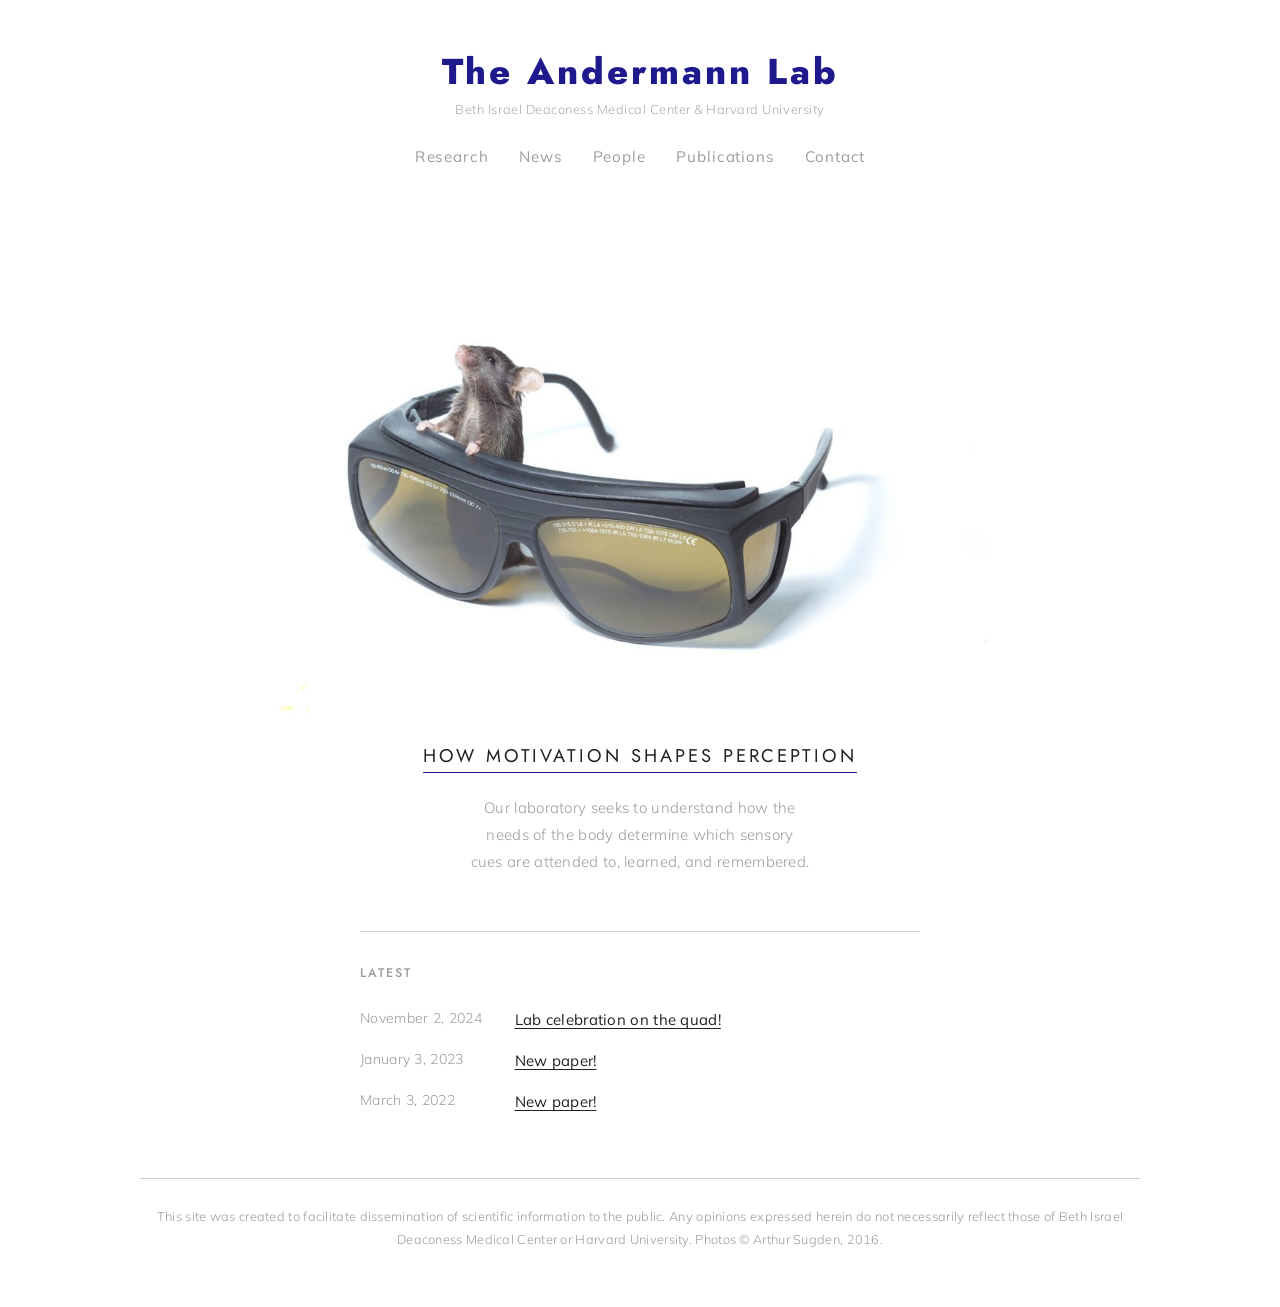
==== index.html @ 1903a396 "Add files via upload" ====
<!doctype html>
<html lang="en">
<head>
<meta charset="utf-8">
<meta name="viewport" content="width=device-width, initial-scale=1">
<title>The Andermann Lab</title>
<meta name="description" content="The Andermann Lab at Beth Israel Deaconess Medical Center and Harvard Medical School studies how internal motivational states such as hunger bias sensory processing in the brain.">
<meta name="google-site-verification" content="-SvCGsj1knOAbDpNpfPZ4AqqfwK5t6TAQnb9KSVVLPs">
<link rel="preconnect" href="https://fonts.googleapis.com">
<link rel="stylesheet" href="https://fonts.googleapis.com/css2?family=Jost:wght@400;500;600;800&family=Mulish:ital,wght@0,300;0,400;0,700;1,300;1,400&display=swap">
<link rel="stylesheet" href="assets/style.css">

</head>
<body>
<header class="site">
  <a class="wordmark" href="./">The Andermann Lab</a>
  <div class="affil">Beth Israel Deaconess Medical Center &amp; Harvard University</div>
  <nav aria-label="Main"><ul><li><a href="research.html">Research</a></li><li><a href="news.html">News</a></li><li><a href="people.html">People</a></li><li><a href="publications.html">Publications</a></li><li><a href="contact.html">Contact</a></li></ul></nav>
</header>
<main class="home" data-page="home">
  <a class="cover" href="research.html"><img src="img/research/mouse-photos-2.jpg" alt="A lab mouse peeking over laser safety goggles"></a>
  <p class="thesis"><a href="research.html">How motivation shapes perception</a></p>
  <p class="lede">Our laboratory seeks to understand how the needs of the body determine which sensory cues are attended to, learned, and remembered.</p>
  <section class="latest" aria-label="Latest news"><h2>Latest</h2><ul></ul></section>
</main>
<footer>This site was created to facilitate dissemination of scientific information to the public. Any opinions expressed herein do not necessarily reflect those of Beth Israel Deaconess Medical Center or Harvard University. Photos &copy; Arthur Sugden, 2016.</footer>
<script src="assets/site.js"></script>
</body>
</html>
---- assets/style.css ----
/* Layout: the original andermannlab.com — white page, red wordmark centered over the nav,
   square black & white headshots, thin grey rules between rows of people. One light look by design. */
:root {
  color-scheme: light;
  --paper: #ffffff;
  --ink: #222222;          /* old site: headings / strong */
  --body: #666666;         /* old site: running text */
  --grey: #9c9c9c;          /* old site: nav + subtitles */
  --hair: #cccccc;          /* old site: hr */
  --lab-red: #1e1a8e;       /* old site: title color (indigo) */
  --blank: #f0f0f0;
  --title-face: "Jost", "Brandon Grotesque", "Futura", "Century Gothic", sans-serif;  /* stands in for the old site's Brandon Grotesque */
  --face: "Mulish", "Europa", "Avenir Next",  /* stands in for Europa */
  "Helvetica Neue", Arial, sans-serif;
}
* { box-sizing: border-box; }
body { background: var(--paper); color: var(--body); font-family: var(--face); font-weight: 300; letter-spacing: .02em; font-size: 15px; line-height: 1.8; padding-inline: 20px; }
a { color: var(--ink); font-weight: 400; text-underline-offset: 3px; }
a:focus-visible { outline: 2px solid var(--lab-red); outline-offset: 3px; }

header.site { text-align: center; padding-block: 44px 8px; }
.wordmark { font-family: var(--title-face); color: var(--lab-red); font-size: clamp(1.7rem, 5vw, 2.25rem); font-weight: 800; letter-spacing: .08em; text-decoration: none; line-height: 1.1; }
.affil { color: #aaaaaa; font-size: .8rem; letter-spacing: .04em; margin-top: 6px; }
nav ul { list-style: none; display: flex; flex-wrap: wrap; justify-content: center; gap: 4px 30px; margin: 22px 0 0; padding: 0; }
nav a { letter-spacing: .06em; text-decoration: none; font-size: .95rem; font-weight: 400; color: var(--grey); }
nav a:hover, nav a[aria-current] { color: var(--ink); }
nav a[aria-current] { color: #000; }

main { max-width: 1000px; margin: 0 auto; padding-block: 20px 56px; }
.tier { padding-block: 44px; }
.tier + .tier::before { content: ""; display: block; width: min(160px, 40%); height: 1px; background: var(--hair); margin: -44px auto 44px; }
.tier.alum { margin-top: 24px; border-top: 1px solid var(--hair); }
.tier.alum::before { display: none; }
.tier h2 { font-family: var(--title-face); text-transform: uppercase; letter-spacing: .14em; text-align: center; font-weight: 500; font-size: 1.3rem; margin: 0 0 32px; }

.grid { margin-inline: auto; display: flex; flex-wrap: wrap; justify-content: center; gap: 44px 34px; }
.person { width: 216px; max-width: 100%; text-align: center; }
.tier.pi .person { width: 300px; }
.tier.postdocs .person, .tier.grads .person { width: 260px; }
.photo { position: relative; aspect-ratio: 1; max-width: 100%; background: var(--blank); overflow: hidden; }
.photo img { position: absolute; inset: 0; width: 100%; height: 100%; object-fit: cover; object-position: 50% 12%; display: block; }
.photo img.hover { opacity: 0; transition: opacity .18s steps(3, end); }
.person:hover img.hover, .person.flip img.hover { opacity: 1; }
/* channel-change flicker on hover: a nod to the mouse watching TV on the cover */
.photo::after { content: ""; position: absolute; inset: 0; pointer-events: none; opacity: 0;
  background: repeating-linear-gradient(0deg, rgba(0,0,0,.22) 0 1px, transparent 1px 3px); mix-blend-mode: multiply; }
.person:hover .photo.swap::after, .person.flip .photo.swap::after { animation: tune .32s ease-out; }
@keyframes tune { 0% { opacity: .9; transform: translateY(-4px); } 60% { opacity: .5; } 100% { opacity: 0; transform: none; } }
.photo .initials { position: absolute; inset: 0; display: grid; place-items: center; font-size: 2.2rem; font-weight: 500; color: var(--grey); }

.name { color: var(--ink); font-weight: 700; font-size: .98rem; margin: 20px 0 2px; line-height: 1.35; }
.title { font-family: var(--title-face); font-weight: 500; font-size: .78rem; text-transform: uppercase; letter-spacing: .14em; color: var(--grey); margin: 2px 0 6px; line-height: 1.35; }
.email { color: var(--grey); font-size: .9rem; overflow-wrap: anywhere; }
.scholar { display: inline-block; margin-top: 10px; font-style: italic; font-size: .92rem; }
.awards { list-style: none; margin: 12px auto 0; padding: 0; text-align: left; font-style: italic; color: var(--grey); font-size: .88rem; line-height: 1.55; max-width: 100%; }
.awards li { position: relative; padding-left: 16px; }
.awards li + li { margin-top: 6px; }
.awards li::before { content: "•"; position: absolute; left: 0; font-style: normal; }
.tbd .name { color: var(--lab-red); font-weight: 600; }

.alumni { columns: 3 230px; column-gap: 44px; margin: 0; padding: 0; list-style: none; font-size: .93rem; }
.alumni li { break-inside: avoid; padding-block: 6px; line-height: 1.45; }
.alum-group { font-family: var(--title-face); font-weight: 500; font-size: .74rem; text-transform: uppercase; letter-spacing: .14em; color: var(--grey); margin: 30px 0 10px; }
.alum-group:first-of-type { margin-top: 0; }
.alumni b { font-weight: 600; }
.alumni .role { color: var(--grey); }
.alumni .note { display: block; color: var(--grey); font-style: italic; font-size: .85rem; }

footer { max-width: 1000px; margin: 0 auto; padding-block: 26px 48px; border-top: 1px solid var(--hair); color: var(--grey); font-size: .8rem; text-align: center; }
@media (prefers-reduced-motion: reduce) { .photo img.hover { transition: none; } .person:hover .photo.swap::after, .person.flip .photo.swap::after { animation: none; } }
@media (max-width: 520px) { .person, .tier.pi .person, .tier.postdocs .person, .tier.grads .person { width: 100%; max-width: 320px; } }

/* ---------- shared page pieces ---------- */
.page-title { font-family: var(--title-face); font-weight: 500; font-size: 1.45rem; text-transform: uppercase; letter-spacing: .16em; text-align: center; margin: 12px 0 6px; }
.subtitle { text-align: center; color: var(--grey); margin: 0 auto 40px; max-width: 60ch; text-wrap: balance; }
.prose { max-width: 66ch; margin: 0 auto; line-height: 1.8; }
.prose p + p { margin-top: 1.2em; }
figure { margin: 0; }
figure img { display: block; width: 100%; height: auto; }
figcaption { color: var(--grey); font-size: .86rem; line-height: 1.5; margin-top: 10px; }
figcaption b { color: var(--ink); font-weight: 600; }
.pending { display: grid; place-items: center; aspect-ratio: 16 / 9; background: var(--blank); color: var(--grey); font-family: var(--title-face); font-size: .72rem; text-transform: uppercase; letter-spacing: .14em; }
.pending.tall { aspect-ratio: 4 / 3; }
.plain { list-style: none; margin: 0; padding: 0; }
.plain li + li { margin-top: 6px; }
.doi { font-style: italic; font-size: .9rem; }

/* ---------- home ---------- */
.home { text-align: center; }
.cover { display: block; max-width: 760px; margin: 8px auto 0; }
.cover img { width: 100%; height: auto; display: block; }
.thesis { margin: 26px 0 0; font-family: var(--title-face); font-size: 1.15rem; text-transform: uppercase; letter-spacing: .16em; }
.thesis a { text-decoration: none; border-bottom: 1px solid var(--lab-red); padding-bottom: 3px; }
.thesis a:hover { color: var(--lab-red); }
.lede { max-width: 56ch; margin: 22px auto 0; color: var(--grey); text-wrap: balance; }
.latest { max-width: 560px; margin: 56px auto 0; padding-top: 30px; border-top: 1px solid var(--hair); text-align: left; }
.latest h2, .contact h2, .pub-year h2 { font-family: var(--title-face); font-weight: 500; font-size: .78rem; text-transform: uppercase; letter-spacing: .16em; color: var(--grey); margin: 0 0 14px; }
.latest ul { list-style: none; margin: 0; padding: 0; }
.latest li { display: grid; grid-template-columns: 9.5em 1fr; gap: 12px; padding-block: 7px; }
.latest time { color: var(--grey); font-size: .88rem; font-variant-numeric: tabular-nums; }

/* ---------- research ---------- */
.research figure.wide { max-width: 860px; margin: 0 auto 40px; }
.movies { display: grid; grid-template-columns: repeat(auto-fit, minmax(260px, 1fr)); gap: 32px; max-width: 860px; margin: 0 auto 48px; }
.movies .pending { aspect-ratio: 1; }

/* ---------- publications ---------- */
.pubs { max-width: 820px; }
.pub-year { display: grid; grid-template-columns: 5.5rem 1fr; gap: 0 24px; padding-block: 22px; border-top: 1px solid var(--hair); }
.pub-year h2 { color: var(--lab-red); font-size: 1rem; letter-spacing: .1em; margin-top: 2px; }
.pub-year ol { list-style: none; margin: 0; padding: 0; min-width: 0; }
.pub-year li { font-size: .93rem; line-height: 1.6; overflow-wrap: anywhere; }
.pub-year li + li { margin-top: 14px; }
.pub-year strong { font-weight: 700; }

/* ---------- news ---------- */
.news { max-width: 820px; }
.post { padding-block: 30px; border-top: 1px solid var(--hair); }
.post:first-of-type { border-top: 0; }
.post time { font-family: var(--title-face); font-size: .76rem; text-transform: uppercase; letter-spacing: .14em; color: var(--grey); }
.post h2 { font-size: 1.2rem; font-weight: 700; margin: 4px 0 14px; }
.gallery { display: grid; gap: 10px; grid-template-columns: repeat(2, 1fr); }
.gallery.n1 { grid-template-columns: minmax(0, 560px); }
.gallery.n3 { grid-template-columns: repeat(3, 1fr); }
.gallery img { width: 100%; aspect-ratio: 4 / 3; object-fit: cover; display: block; }
.gallery.n1 img { aspect-ratio: auto; }
.gallery .pending { aspect-ratio: 3 / 1; }
.post .doi { display: inline-block; margin-top: 12px; }

/* ---------- contact ---------- */
.contact-grid { display: grid; grid-template-columns: repeat(auto-fit, minmax(230px, 1fr)); gap: 36px; max-width: 900px; margin: 30px auto 0; }
.contact-grid p { margin: 0 0 6px; }
.contact-grid .title { margin-bottom: 10px; }

@media (max-width: 560px) {
  .pub-year { grid-template-columns: 1fr; }
  .latest li { grid-template-columns: 1fr; gap: 0; }
  .gallery.n3 { grid-template-columns: repeat(2, 1fr); }
}
figure video { display: block; width: 100%; height: auto; background: #000; }
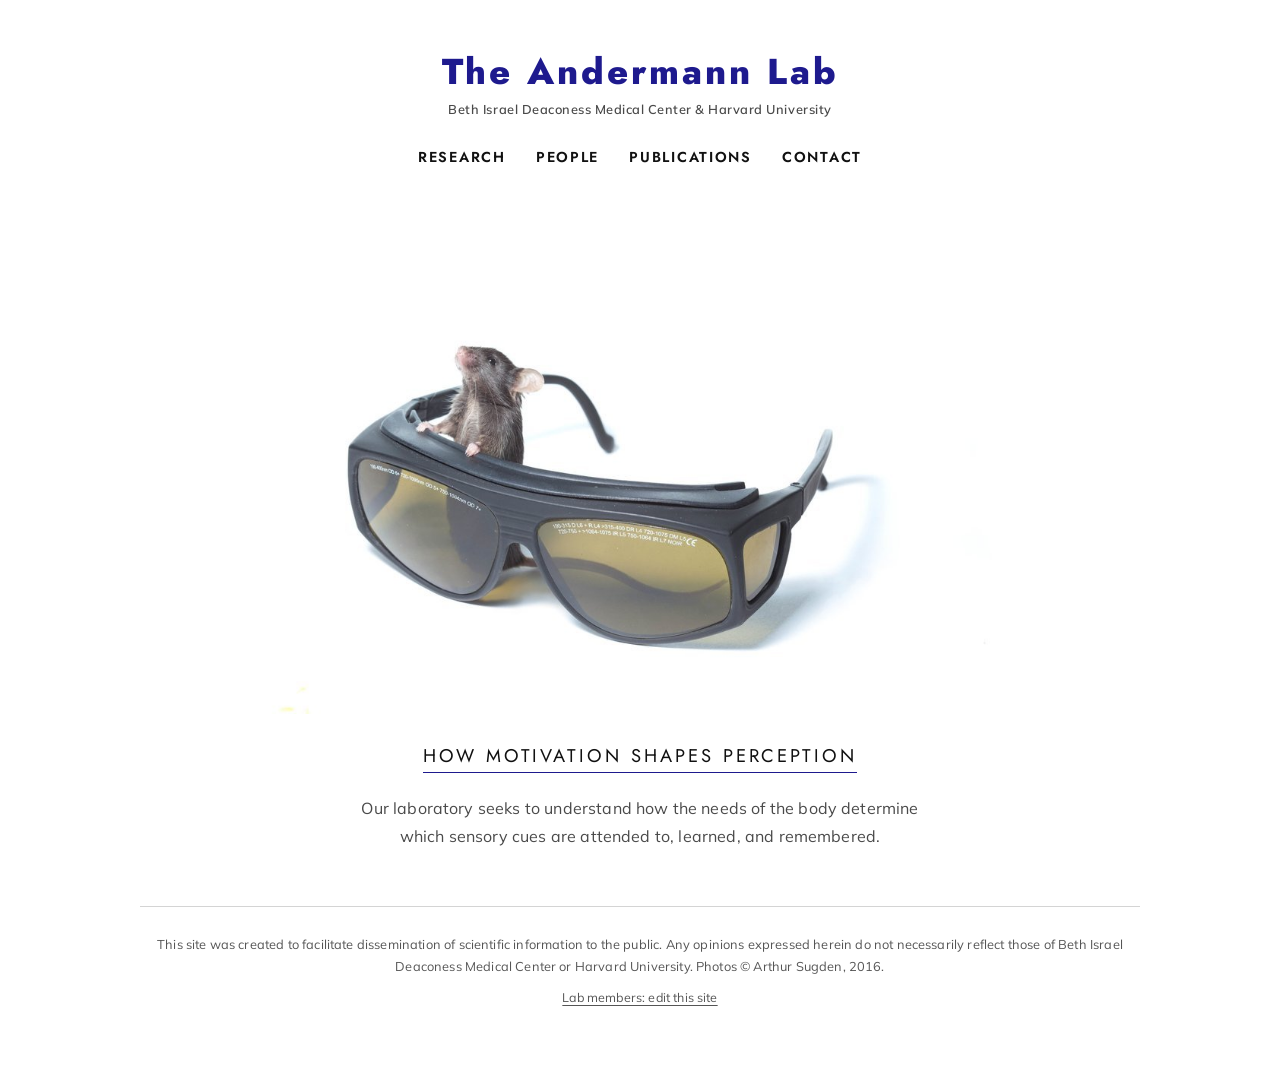
==== commit e6dfe81e: "Add files via upload" ====
--- a/index.html
+++ b/index.html
@@ -15,15 +15,14 @@
 <header class="site">
   <a class="wordmark" href="./">The Andermann Lab</a>
   <div class="affil">Beth Israel Deaconess Medical Center &amp; Harvard University</div>
-  <nav aria-label="Main"><ul><li><a href="research.html">Research</a></li><li><a href="news.html">News</a></li><li><a href="people.html">People</a></li><li><a href="publications.html">Publications</a></li><li><a href="contact.html">Contact</a></li></ul></nav>
+  <nav aria-label="Main"><ul><li><a href="research.html">Research</a></li><li><a href="people.html">People</a></li><li><a href="publications.html">Publications</a></li><li><a href="contact.html">Contact</a></li></ul></nav>
 </header>
 <main class="home" data-page="home">
   <a class="cover" href="research.html"><img src="img/research/mouse-photos-2.jpg" alt="A lab mouse peeking over laser safety goggles"></a>
   <p class="thesis"><a href="research.html">How motivation shapes perception</a></p>
   <p class="lede">Our laboratory seeks to understand how the needs of the body determine which sensory cues are attended to, learned, and remembered.</p>
-  <section class="latest" aria-label="Latest news"><h2>Latest</h2><ul></ul></section>
 </main>
-<footer>This site was created to facilitate dissemination of scientific information to the public. Any opinions expressed herein do not necessarily reflect those of Beth Israel Deaconess Medical Center or Harvard University. Photos &copy; Arthur Sugden, 2016.</footer>
+<footer>This site was created to facilitate dissemination of scientific information to the public. Any opinions expressed herein do not necessarily reflect those of Beth Israel Deaconess Medical Center or Harvard University. Photos &copy; Arthur Sugden, 2016.<br><a class="edit-link" href="https://app.pagescms.org/andermannlab-bidmc/andermannlab/main">Lab members: edit this site</a></footer>
 <script src="assets/site.js"></script>
 </body>
 </html>
--- a/assets/style.css
+++ b/assets/style.css
@@ -3,10 +3,10 @@
 :root {
   color-scheme: light;
   --paper: #ffffff;
-  --ink: #222222;          /* old site: headings / strong */
-  --body: #666666;         /* old site: running text */
-  --grey: #9c9c9c;          /* old site: nav + subtitles */
-  --hair: #cccccc;          /* old site: hr */
+  --ink: #111111;          /* old site: headings / strong */
+  --body: #2b2b2b;         /* old site: running text */
+  --grey: #4a4a4a;          /* old site: nav + subtitles */
+  --hair: #d4d4d4;          /* old site: hr */
   --lab-red: #1e1a8e;       /* old site: title color (indigo) */
   --blank: #f0f0f0;
   --title-face: "Jost", "Brandon Grotesque", "Futura", "Century Gothic", sans-serif;  /* stands in for the old site's Brandon Grotesque */
@@ -14,24 +14,24 @@
   "Helvetica Neue", Arial, sans-serif;
 }
 * { box-sizing: border-box; }
-body { background: var(--paper); color: var(--body); font-family: var(--face); font-weight: 300; letter-spacing: .02em; font-size: 15px; line-height: 1.8; padding-inline: 20px; }
+body { background: var(--paper); color: var(--body); font-family: var(--face); font-weight: 400; letter-spacing: .01em; font-size: 16px; line-height: 1.75; padding-inline: 20px; }
 a { color: var(--ink); font-weight: 400; text-underline-offset: 3px; }
 a:focus-visible { outline: 2px solid var(--lab-red); outline-offset: 3px; }
 
 header.site { text-align: center; padding-block: 44px 8px; }
 .wordmark { font-family: var(--title-face); color: var(--lab-red); font-size: clamp(1.7rem, 5vw, 2.25rem); font-weight: 800; letter-spacing: .08em; text-decoration: none; line-height: 1.1; }
-.affil { color: #aaaaaa; font-size: .8rem; letter-spacing: .04em; margin-top: 6px; }
+.affil { color: #4a4a4a; font-weight: 600; font-size: .8rem; letter-spacing: .04em; margin-top: 6px; }
 nav ul { list-style: none; display: flex; flex-wrap: wrap; justify-content: center; gap: 4px 30px; margin: 22px 0 0; padding: 0; }
-nav a { letter-spacing: .06em; text-decoration: none; font-size: .95rem; font-weight: 400; color: var(--grey); }
+nav a { font-family: var(--title-face); text-transform: uppercase; letter-spacing: .12em; text-decoration: none; font-size: .9rem; font-weight: 600; color: var(--ink); }
 nav a:hover, nav a[aria-current] { color: var(--ink); }
-nav a[aria-current] { color: #000; }
+nav a[aria-current] { color: var(--lab-red); border-bottom: 2px solid var(--lab-red); }
 
 main { max-width: 1000px; margin: 0 auto; padding-block: 20px 56px; }
 .tier { padding-block: 44px; }
 .tier + .tier::before { content: ""; display: block; width: min(160px, 40%); height: 1px; background: var(--hair); margin: -44px auto 44px; }
 .tier.alum { margin-top: 24px; border-top: 1px solid var(--hair); }
 .tier.alum::before { display: none; }
-.tier h2 { font-family: var(--title-face); text-transform: uppercase; letter-spacing: .14em; text-align: center; font-weight: 500; font-size: 1.3rem; margin: 0 0 32px; }
+.tier h2 { font-family: var(--title-face); text-transform: uppercase; letter-spacing: .14em; text-align: center; font-weight: 800; color: var(--ink); font-size: 1.3rem; margin: 0 0 32px; }
 
 .grid { margin-inline: auto; display: flex; flex-wrap: wrap; justify-content: center; gap: 44px 34px; }
 .person { width: 216px; max-width: 100%; text-align: center; }
@@ -48,8 +48,8 @@
 @keyframes tune { 0% { opacity: .9; transform: translateY(-4px); } 60% { opacity: .5; } 100% { opacity: 0; transform: none; } }
 .photo .initials { position: absolute; inset: 0; display: grid; place-items: center; font-size: 2.2rem; font-weight: 500; color: var(--grey); }
 
-.name { color: var(--ink); font-weight: 700; font-size: .98rem; margin: 20px 0 2px; line-height: 1.35; }
-.title { font-family: var(--title-face); font-weight: 500; font-size: .78rem; text-transform: uppercase; letter-spacing: .14em; color: var(--grey); margin: 2px 0 6px; line-height: 1.35; }
+.name { color: var(--ink); font-weight: 800; font-size: 1.05rem; margin: 20px 0 2px; line-height: 1.35; }
+.title { font-family: var(--title-face); font-weight: 600; font-size: .8rem; text-transform: uppercase; letter-spacing: .12em; color: var(--lab-red); margin: 2px 0 6px; line-height: 1.35; }
 .email { color: var(--grey); font-size: .9rem; overflow-wrap: anywhere; }
 .scholar { display: inline-block; margin-top: 10px; font-style: italic; font-size: .92rem; }
 .awards { list-style: none; margin: 12px auto 0; padding: 0; text-align: left; font-style: italic; color: var(--grey); font-size: .88rem; line-height: 1.55; max-width: 100%; }
@@ -71,7 +71,7 @@
 @media (max-width: 520px) { .person, .tier.pi .person, .tier.postdocs .person, .tier.grads .person { width: 100%; max-width: 320px; } }
 
 /* ---------- shared page pieces ---------- */
-.page-title { font-family: var(--title-face); font-weight: 500; font-size: 1.45rem; text-transform: uppercase; letter-spacing: .16em; text-align: center; margin: 12px 0 6px; }
+.page-title { font-family: var(--title-face); font-weight: 800; color: var(--ink); font-size: 1.45rem; text-transform: uppercase; letter-spacing: .16em; text-align: center; margin: 12px 0 6px; }
 .subtitle { text-align: center; color: var(--grey); margin: 0 auto 40px; max-width: 60ch; text-wrap: balance; }
 .prose { max-width: 66ch; margin: 0 auto; line-height: 1.8; }
 .prose p + p { margin-top: 1.2em; }
@@ -138,3 +138,12 @@
   .gallery.n3 { grid-template-columns: repeat(2, 1fr); }
 }
 figure video { display: block; width: 100%; height: auto; background: #000; }
+
+/* stronger type pass */
+.alumni b { font-weight: 800; color: var(--ink); }
+.alum-group, .contact h2, .pub-year h2 { color: var(--ink) !important; font-weight: 800 !important; }
+.awards { color: #333 !important; }
+.pub-year strong { color: var(--ink); font-weight: 800; }
+footer { color: #555; }
+.thesis { font-weight: 800; }
+.edit-link { display: inline-block; margin-top: 10px; font-size: .78rem; color: #555; }
